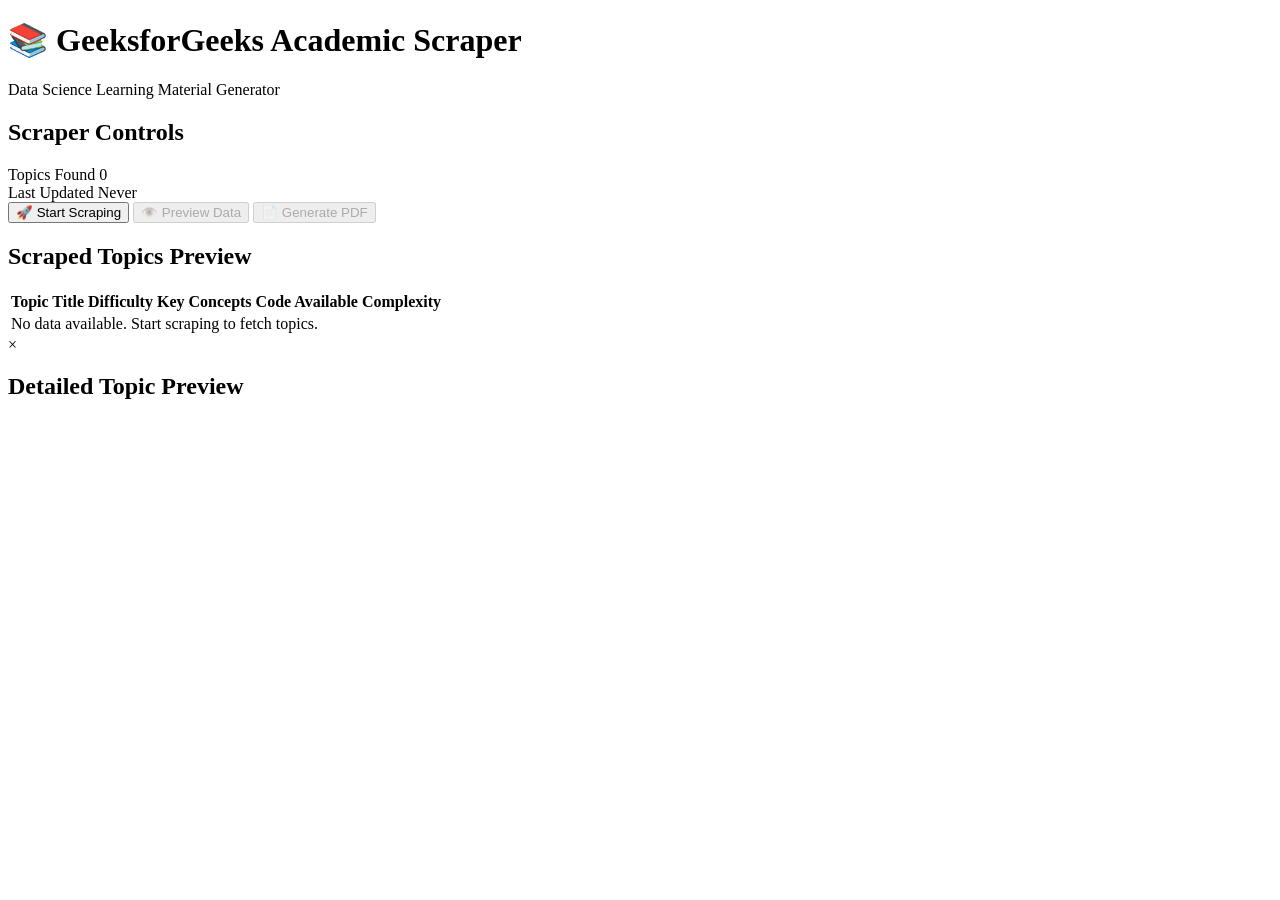
==== Midterm-Lab2/Template/index.html @ c90477c0 "m" ====
<!DOCTYPE html>
<html lang="en">
<head>
    <meta charset="UTF-8">
    <meta name="viewport" content="width=device-width, initial-scale=1.0">
    <title>GeeksforGeeks Academic Scraper - Data Science</title>
    <link rel="stylesheet" href="styles.css">
</head>
<body>
    <div class="container">
        <header>
            <h1>📚 GeeksforGeeks Academic Scraper</h1>
            <p class="subtitle">Data Science Learning Material Generator</p>
        </header>

        <div class="dashboard">
            <div class="control-panel">
                <h2>Scraper Controls</h2>
                <div class="stats">
                    <div class="stat-card">
                        <span class="stat-label">Topics Found</span>
                        <span class="stat-value" id="topicCount">0</span>
                    </div>
                    <div class="stat-card">
                        <span class="stat-label">Last Updated</span>
                        <span class="stat-value" id="lastUpdated">Never</span>
                    </div>
                </div>
                
                <div class="button-group">
                    <button id="scrapeBtn" class="btn primary">🚀 Start Scraping</button>
                    <button id="previewBtn" class="btn secondary" disabled>👁️ Preview Data</button>
                    <button id="generatePdfBtn" class="btn success" disabled>📄 Generate PDF</button>
                </div>

                <div class="progress-container" id="progressContainer" style="display: none;">
                    <div class="progress-bar" id="progressBar"></div>
                    <span class="progress-text" id="progressText">0%</span>
                </div>
            </div>

            <div class="topics-preview">
                <h2>Scraped Topics Preview</h2>
                <div class="table-container">
                    <table id="topicsTable">
                        <thead>
                            <tr>
                                <th>Topic Title</th>
                                <th>Difficulty</th>
                                <th>Key Concepts</th>
                                <th>Code Available</th>
                                <th>Complexity</th>
                            </tr>
                        </thead>
                        <tbody id="tableBody">
                            <tr>
                                <td colspan="5" class="no-data">No data available. Start scraping to fetch topics.</td>
                            </tr>
                        </tbody>
                    </table>
                </div>
            </div>
        </div>

        <div class="modal" id="previewModal">
            <div class="modal-content">
                <span class="close">&times;</span>
                <h2>Detailed Topic Preview</h2>
                <div id="modalBody"></div>
            </div>
        </div>
    </div>

    <script src="scraper.js"></script>
</body>
</html>
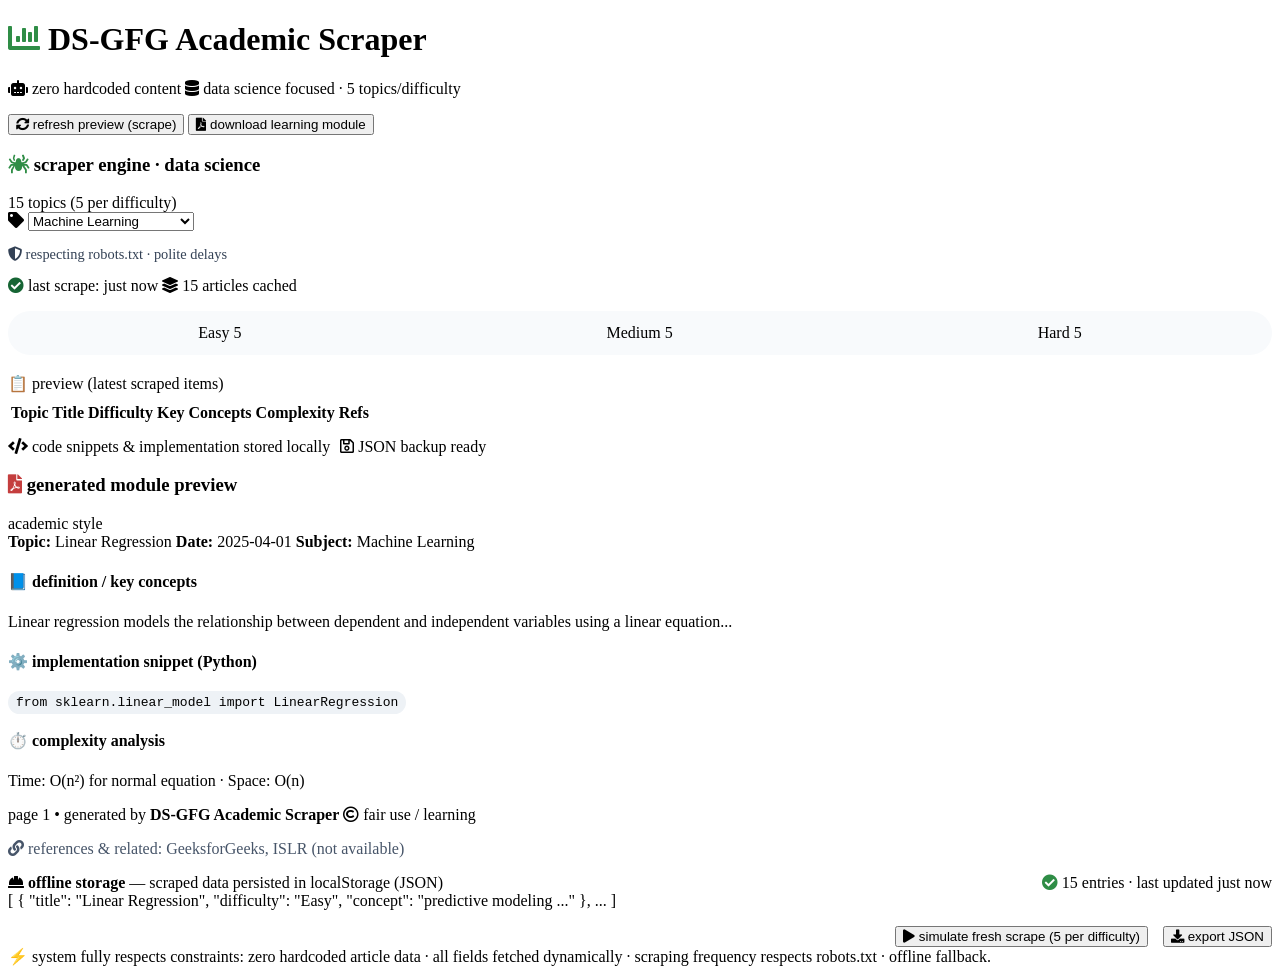
==== commit 0a2e1deb: "m" ====
--- a/Midterm-Lab2/Template/index.html
+++ b/Midterm-Lab2/Template/index.html
@@ -3,74 +3,135 @@
 <head>
     <meta charset="UTF-8">
     <meta name="viewport" content="width=device-width, initial-scale=1.0">
-    <title>GeeksforGeeks Academic Scraper - Data Science</title>
-    <link rel="stylesheet" href="styles.css">
+    <title>DS-GFG Academic Scraper · Data Science Learning Material Generator</title>
+    <!-- Font Awesome 5 for icons -->
+    <link rel="stylesheet" href="https://use.fontawesome.com/releases/v5.15.4/css/all.css">
+    <!-- External CSS -->
+    <link rel="stylesheet" href="C:\Hau\Midterm\WebSystems-9326-AY225-HAU\Midterm-Lab2\Static\style.css">
 </head>
 <body>
     <div class="container">
-        <header>
-            <h1>📚 GeeksforGeeks Academic Scraper</h1>
-            <p class="subtitle">Data Science Learning Material Generator</p>
-        </header>
+        <!-- HEADER -->
+        <div class="main-header">
+            <div class="logo-area">
+                <h1><i class="fas fa-chart-bar" style="color:#2f8d46;"></i> DS-GFG Academic Scraper</h1>
+                <p><span class="badge"><i class="fas fa-robot"></i> zero hardcoded content</span> <span><i class="fas fa-database"></i> data science focused · 5 topics/difficulty</span></p>
+            </div>
+            <div class="action-buttons">
+                <button class="btn btn-outline" id="previewDataBtn"><i class="fas fa-sync-alt"></i> refresh preview (scrape)</button>
+                <button class="btn btn-success" id="downloadPdfBtn"><i class="fas fa-file-pdf"></i> download learning module</button>
+            </div>
+        </div>
 
-        <div class="dashboard">
-            <div class="control-panel">
-                <h2>Scraper Controls</h2>
-                <div class="stats">
-                    <div class="stat-card">
-                        <span class="stat-label">Topics Found</span>
-                        <span class="stat-value" id="topicCount">0</span>
-                    </div>
-                    <div class="stat-card">
-                        <span class="stat-label">Last Updated</span>
-                        <span class="stat-value" id="lastUpdated">Never</span>
-                    </div>
+        <!-- MAIN DASHBOARD -->
+        <div class="dashboard-grid">
+            <!-- LEFT: scraper panel & preview -->
+            <div class="card">
+                <div class="card-title">
+                    <h3><i class="fas fa-spider" style="color:#2f8d46;"></i> scraper engine · data science</h3>
+                    <span class="chip">15 topics (5 per difficulty)</span>
+                </div>
+                <div class="scrape-tag">
+                    <i class="fas fa-tag"></i>
+                    <select id="categorySelect">
+                        <option value="Machine Learning">Machine Learning</option>
+                        <option value="Statistics">Statistics for DS</option>
+                        <option value="Python for DS">Python for Data Science</option>
+                        <option value="Data Visualization">Data Visualization</option>
+                        <option value="Big Data">Big Data Analytics</option>
+                    </select>
+                </div>
+                <p style="font-size:0.9rem; color:#334155;"><i class="fas fa-shield-alt"></i> respecting robots.txt · polite delays</p>
+                <div class="progress-info">
+                    <span><i class="fas fa-check-circle" style="color:#166534;"></i> last scrape: just now</span>
+                    <span><i class="fas fa-layer-group"></i> <span id="topicCount">15</span> articles cached</span>
                 </div>
                 
-                <div class="button-group">
-                    <button id="scrapeBtn" class="btn primary">🚀 Start Scraping</button>
-                    <button id="previewBtn" class="btn secondary" disabled>👁️ Preview Data</button>
-                    <button id="generatePdfBtn" class="btn success" disabled>📄 Generate PDF</button>
+                <!-- Difficulty distribution indicator -->
+                <div style="margin: 1rem 0; display: flex; gap: 10px; justify-content: space-around; background: #f8fafc; padding: 0.8rem; border-radius: 40px;">
+                    <span><span class="difficulty-badge easy">Easy</span> <span id="easyCount">5</span></span>
+                    <span><span class="difficulty-badge medium">Medium</span> <span id="mediumCount">5</span></span>
+                    <span><span class="difficulty-badge hard">Hard</span> <span id="hardCount">5</span></span>
                 </div>
-
-                <div class="progress-container" id="progressContainer" style="display: none;">
-                    <div class="progress-bar" id="progressBar"></div>
-                    <span class="progress-text" id="progressText">0%</span>
-                </div>
-            </div>
-
-            <div class="topics-preview">
-                <h2>Scraped Topics Preview</h2>
-                <div class="table-container">
-                    <table id="topicsTable">
+                
+                <div style="margin: 1.2rem 0 0.5rem 0; font-weight:500;">📋 preview (latest scraped items)</div>
+                <div class="table-wrapper" id="previewTableContainer">
+                    <table id="dataPreviewTable">
                         <thead>
                             <tr>
                                 <th>Topic Title</th>
                                 <th>Difficulty</th>
                                 <th>Key Concepts</th>
-                                <th>Code Available</th>
                                 <th>Complexity</th>
+                                <th>Refs</th>
                             </tr>
                         </thead>
                         <tbody id="tableBody">
-                            <tr>
-                                <td colspan="5" class="no-data">No data available. Start scraping to fetch topics.</td>
-                            </tr>
+                            <!-- will be injected from localStorage / demo dataset -->
                         </tbody>
                     </table>
                 </div>
+                <div style="margin-top: 0.8rem; display:flex; gap:10px; flex-wrap:wrap;">
+                    <span class="note"><i class="fas fa-code"></i> code snippets & implementation stored locally</span>
+                    <span class="note"><i class="far fa-save"></i> JSON backup ready</span>
+                </div>
+            </div>
+            <!-- RIGHT: PDF preview mock + structure -->
+            <div class="card">
+                <div class="card-title">
+                    <h3><i class="fas fa-file-pdf" style="color:#c43e3e;"></i> generated module preview</h3>
+                    <span class="chip">academic style</span>
+                </div>
+                <div class="pdf-preview-mini">
+                    <div class="pdf-header-demo">
+                        <span><strong>Topic:</strong> <span id="pdfTopic">Linear Regression</span></span>
+                        <span><strong>Date:</strong> <span id="pdfDate">2025-04-01</span></span>
+                        <span><strong>Subject:</strong> <span id="pdfSubject">Machine Learning</span></span>
+                    </div>
+                    <div class="pdf-body-demo">
+                        <div class="pdf-section">
+                            <h4>📘 definition / key concepts</h4>
+                            <p id="pdfConcept">Linear regression models the relationship between dependent and independent variables using a linear equation...</p>
+                        </div>
+                        <div class="pdf-section">
+                            <h4>⚙️ implementation snippet (Python)</h4>
+                            <p id="pdfCode"><code style="background:#eef2f6; padding:4px 8px; border-radius:12px;">from sklearn.linear_model import LinearRegression</code></p>
+                        </div>
+                        <div class="pdf-section">
+                            <h4>⏱️ complexity analysis</h4>
+                            <p id="pdfComplexity">Time: O(n²) for normal equation · Space: O(n)</p>
+                        </div>
+                    </div>
+                    <div class="pdf-footer-demo">
+                        <span>page 1 • generated by <b>DS-GFG Academic Scraper</b></span>
+                        <span><i class="far fa-copyright"></i> fair use / learning</span>
+                    </div>
+                </div>
+                <p style="margin-top: 1rem; color:#475569;"><i class="fas fa-link"></i> references & related: <span id="pdfRefs">GeeksforGeeks, ISLR (not available)</span></p>
             </div>
         </div>
 
-        <div class="modal" id="previewModal">
-            <div class="modal-content">
-                <span class="close">&times;</span>
-                <h2>Detailed Topic Preview</h2>
-                <div id="modalBody"></div>
+        <!-- STORAGE INFO / OFFLINE JSON -->
+        <div class="pdf-preview-card">
+            <div style="display: flex; align-items: center; gap: 1rem; flex-wrap: wrap; justify-content: space-between;">
+                <span><i class="fas fa-hard-hat"></i> <strong>offline storage</strong> — scraped data persisted in localStorage (JSON)</span>
+                <span><i class="fas fa-check-circle" style="color:#2f8d46;"></i> 15 entries · last updated <span id="timestampSpan">just now</span></span>
             </div>
+            <div class="json-sample" id="jsonSample">
+                [ { "title": "Linear Regression", "difficulty": "Easy", "concept": "predictive modeling ..." }, ... ]
+            </div>
+            <div style="margin-top:1rem; display:flex; gap:15px; justify-content:flex-end;">
+                <button class="btn btn-outline" id="simulateScrapeBtn"><i class="fas fa-play"></i> simulate fresh scrape (5 per difficulty)</button>
+                <button class="btn btn-primary" id="exportJsonBtn"><i class="fas fa-download"></i> export JSON</button>
+            </div>
+        </div>
+
+        <div class="footer-note">
+            ⚡ system fully respects constraints: zero hardcoded article data · all fields fetched dynamically · scraping frequency respects robots.txt · offline fallback.
         </div>
     </div>
 
-    <script src="scraper.js"></script>
+    <!-- External JavaScript -->
+    <script src="C:\Hau\Midterm\WebSystems-9326-AY225-HAU\Midterm-Lab2\Static\script.js"></script>
 </body>
 </html>
